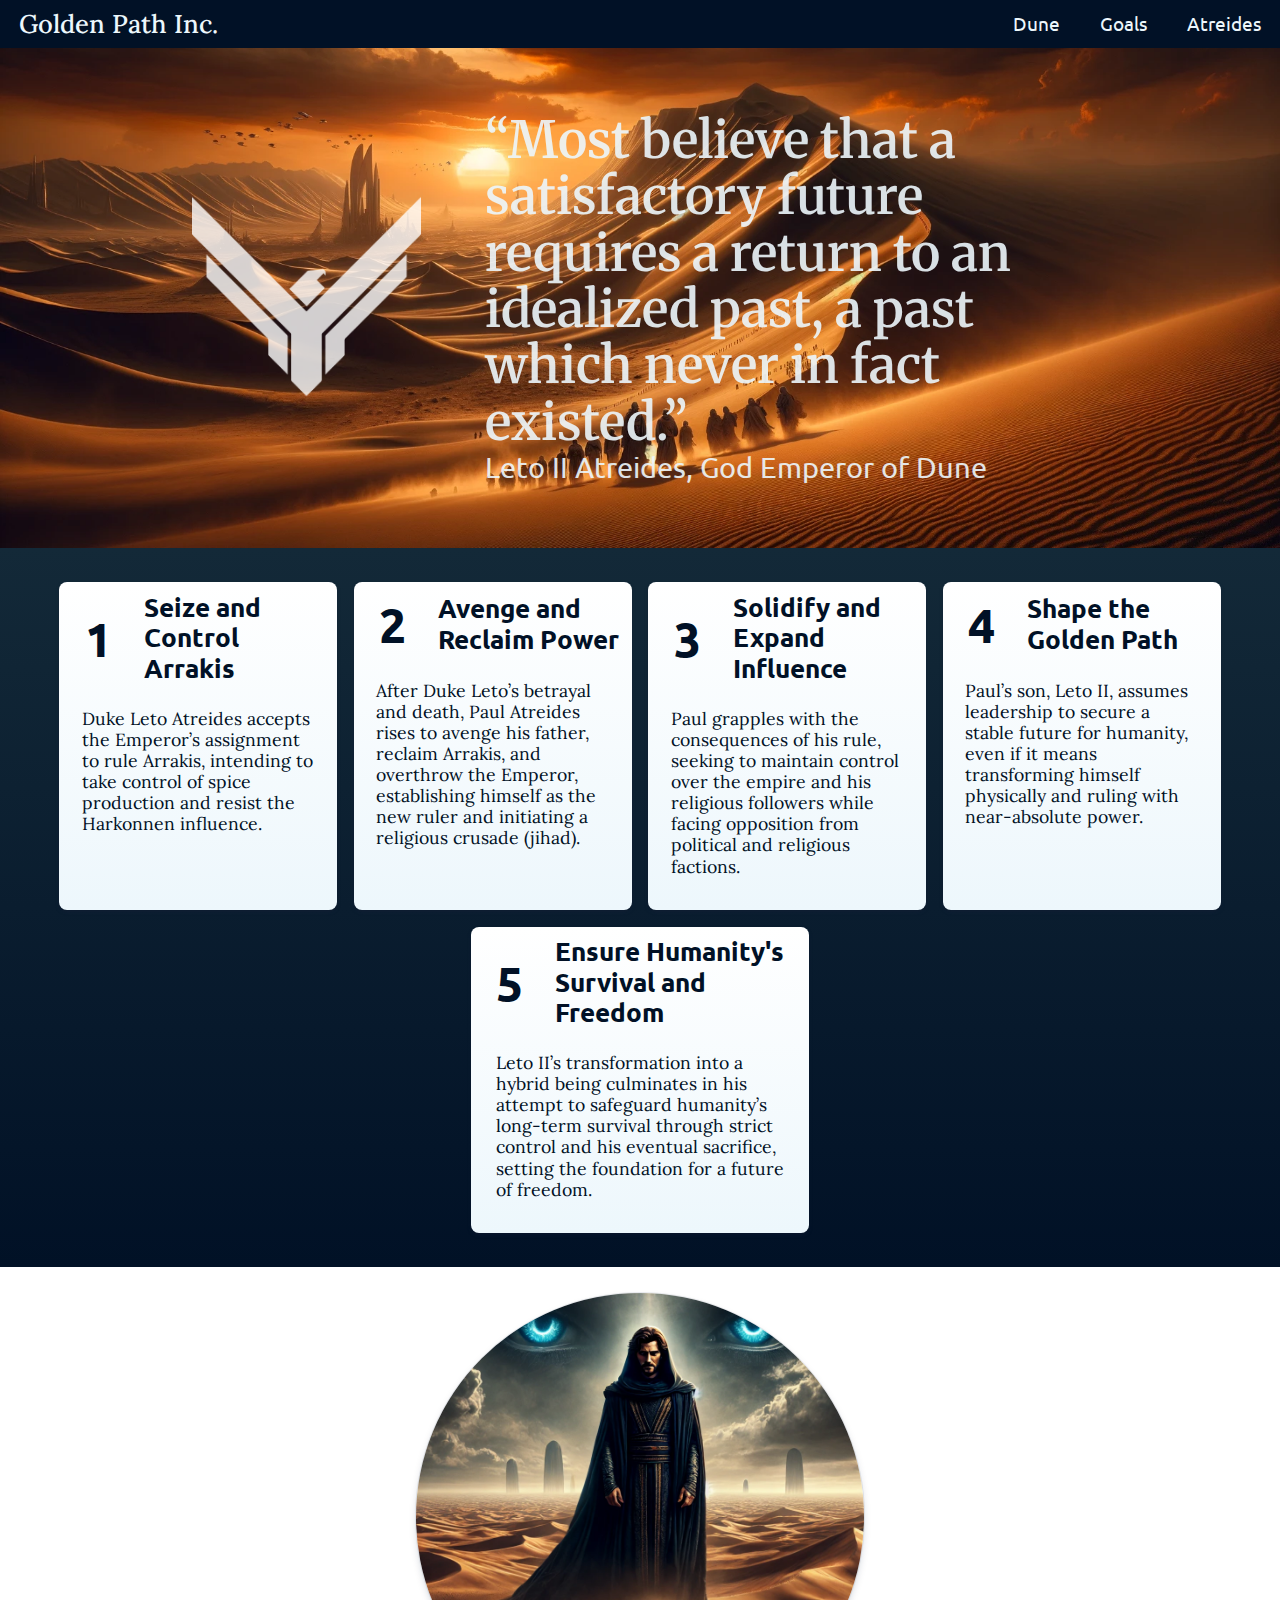
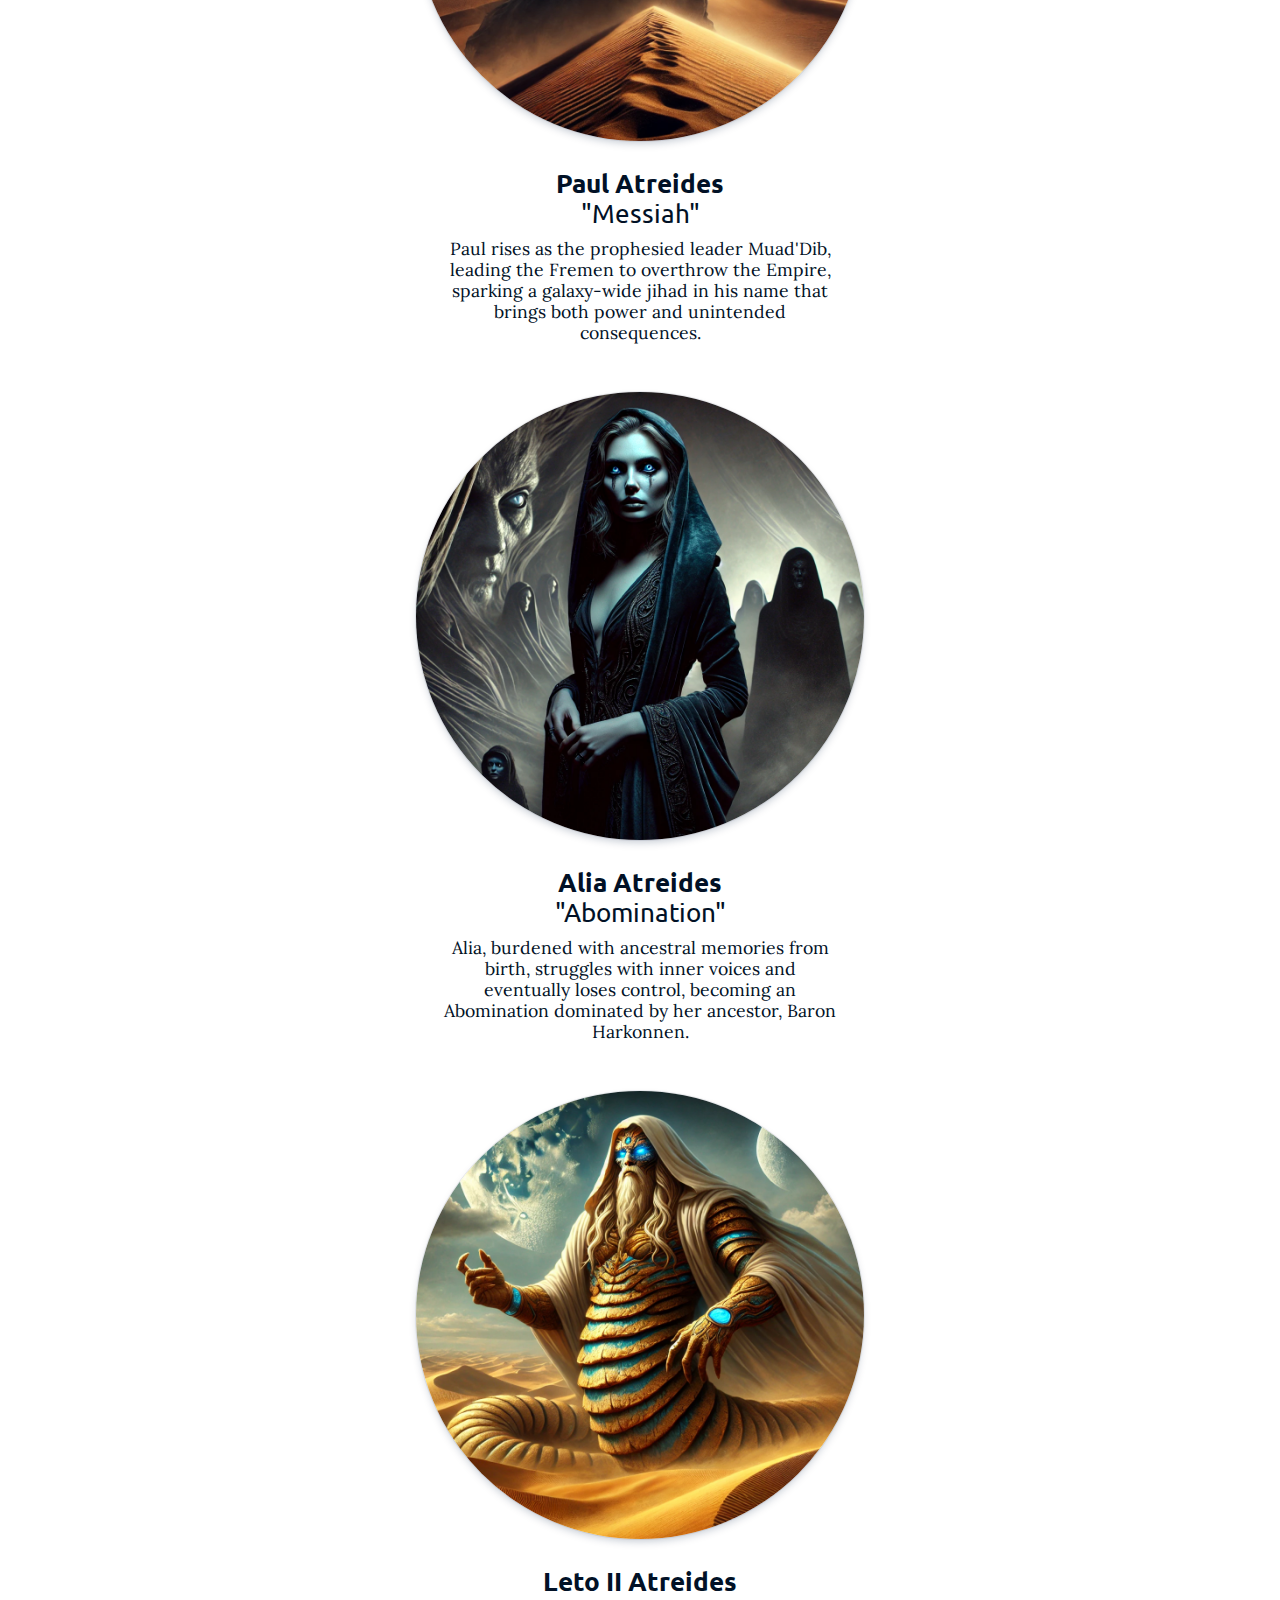
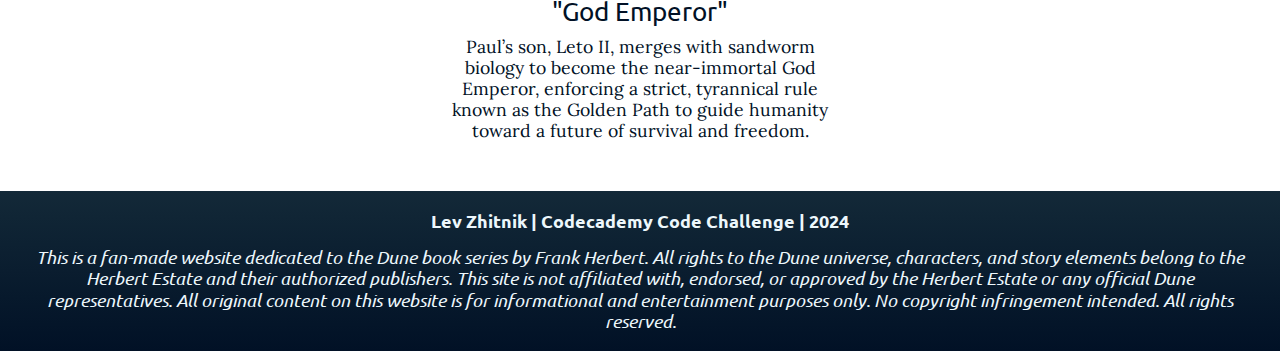
==== CompanyHomeFlexbox/index.html @ 862bfcdc "Updated Mobile Responsive Styling" ====
<!DOCTYPE html>

<html>
  <head>
    <meta name="viewport" content="width=device-width, initial-scale=1" />
    
    <link rel="shortcut icon" href="./resources/images/favicon.ico" type="image/x-icon">
    <link rel="stylesheet" href="./resources/css/reset.css">
    <link rel="stylesheet" href="./resources/css/styles.css">

    <!-- Fonts -->

    <link rel="preconnect" href="https://fonts.googleapis.com">
    <link rel="preconnect" href="https://fonts.gstatic.com" crossorigin>
    <link href="https://fonts.googleapis.com/css2?family=Lora:ital,wght@0,400..700;1,400..700&family=Merriweather:ital,wght@0,300;0,400;0,700;0,900;1,300;1,400;1,700;1,900&family=Ubuntu:ital,wght@0,300;0,400;0,500;0,700;1,300;1,400;1,500;1,700&display=swap" rel="stylesheet">
  </head>

  <body>

    <!-- Header -->

    <header>
      <div class="container">
        <div class="logo">
          <a href="#">Golden Path Inc.</a>
        </div>
        <nav>
          <ul>
            <li><a href="#dune">Dune</a></li>
            <li><a href="#goals">Goals</a></li>
            <li><a href="#atreides">Atreides</a></li>
          </ul>
        </nav>
      </div>
    </header>

    <!-- Main -->

    <main>

      <!-- Quote -->

      <div class="quote" id="dune">
        <div class="container">
          <div class="img-container">
            <img src="./resources/images/Atreides_Logo.png" alt="Atreides Symbol">
          </div>
          <span>
            <h1 class="quote">“Most believe that a satisfactory future requires a return to an idealized past, a past which never in fact existed.”</h1>
            <h3 class="leto-ii">Leto II Atreides, God Emperor of Dune</h2>
          </span>
        </div>
      </div>

      <!-- Goals -->

      <div class="goals" id="goals">
        <div class="container chrono">
          <div class="content control">
            <div class="container numbering">
              <span>1</span>
              <h4>Seize and Control Arrakis</h4>
            </div>
            <h5>Duke Leto Atreides accepts the Emperor’s assignment to rule Arrakis, intending to take control of spice production and resist the Harkonnen influence.</h5>
          </div>
          <div class="content avenge">
            <div class="container numbering">
              <span>2</span>
              <h4>Avenge and Reclaim Power</h4>
            </div>
            <h5>After Duke Leto’s betrayal and death, Paul Atreides rises to avenge his father, reclaim Arrakis, and overthrow the Emperor, establishing himself as the new ruler and initiating a religious crusade (jihad).</h5>
          </div>
          <div class="content solidify">
            <div class="container numbering">
              <span>3</span>
              <h4>Solidify and Expand Influence</h4>
            </div>
            <h5>Paul grapples with the consequences of his rule, seeking to maintain control over the empire and his religious followers while facing opposition from political and religious factions.</h5>
          </div>
          <div class="content golden-path">
            <div class="container numbering">
              <span>4</span>
              <h4>Shape the Golden Path</h4>
            </div>
            <h5>Paul’s son, Leto II, assumes leadership to secure a stable future for humanity, even if it means transforming himself physically and ruling with near-absolute power.</h5>
          </div>
          <div class="content survival">
            <div class="container numbering">
              <span>5</span>
              <h4>Ensure Humanity's Survival and Freedom</h4>
            </div>
            <h5>Leto II’s transformation into a hybrid being culminates in his attempt to safeguard humanity’s long-term survival through strict control and his eventual sacrifice, setting the foundation for a future of freedom.</h5>
          </div>
        </div>
      </div>

      <!-- Atreides -->

      <div class="atreides" id="atreides">
        <div class="container">
          <div class="content paul">
            <div class="image-container">
              <a href="#"><img src="./resources/images/paul-atreides.webp" alt="Paul Atreides"></a>
            </div>
            <h4><strong>Paul Atreides</strong><br><span>"Messiah"</span></h3>
            <h5>Paul rises as the prophesied leader Muad'Dib, leading the Fremen to overthrow the Empire, sparking a galaxy-wide jihad in his name that brings both power and unintended consequences.</h4>
          </div>
          <div class="content alia">
            <div class="image-container">
              <a href="#"><img src="./resources/images/alia-atreides.webp" alt="Alia Atreides"></a>
            </div>
            <h4><strong>Alia Atreides</strong><br><span>"Abomination"</span></h3>
            <h5>Alia, burdened with ancestral memories from birth, struggles with inner voices and eventually loses control, becoming an Abomination dominated by her ancestor, Baron Harkonnen.</h4>
          </div>
          <div class="content leto-ii">
            <div class="image-container">
              <a href="#"><img src="./resources/images/leto-ii-atreides.webp" alt="Leto II Atreides"></a>
            </div>
            <h4><strong>Leto II Atreides</strong><br><span>"God Emperor"</span></h3>
            <h5>Paul’s son, Leto II, merges with sandworm biology to become the near-immortal God Emperor, enforcing a strict, tyrannical rule known as the Golden Path to guide humanity toward a future of survival and freedom.</h4>
          </div>
        </div>
      </div>
      
    </main>

    <!-- Footer -->

    <footer>
      <div class="content">
        <div>
          <p><span>Lev Zhitnik | Codecademy Code Challenge | 2024</span></p>
        </div>
        <div class="rights">
          <p>This is a fan-made website dedicated to the Dune book series by Frank Herbert. All rights to the Dune universe, characters, and story elements belong to the Herbert Estate and their authorized publishers. This site is not affiliated with, endorsed, or approved by the Herbert Estate or any official Dune representatives. All original content on this website is for informational and entertainment purposes only. No copyright infringement intended. All rights reserved.</p>
        </div>      
      </div>
    </footer>
  </body>
</html>
---- CompanyHomeFlexbox/resources/css/styles.css ----
html {
    font-size: 16px;
}

.container {
    display: flex;
}

.content {
    display: flex;
    flex-direction: column;
}

h1 {
    font-size: 3.2rem;
    line-height: 1.1;
    font-family: "Merriweather", serif;
    font-weight: 600;
}

h2 {
    font-size: 2rem;
    line-height: 1.6;
    font-family: "Ubuntu", sans-serif;
    font-weight: 600;
}

h3 {
    font-size: 1.8rem;
    line-height: 1.2;
    font-family: "Ubuntu", sans-serif;
    font-weight: 400;
}

h4 {
    font-size: 1.6rem;
    line-height: 1.2;
    font-family: "Merriweather", serif;
    font-family: "Ubuntu", sans-serif;

    font-weight: 600;
}

h5 {
    font-size: 1.1rem;
    line-height: 1.2;
    font-family: "Lora", serif;
    font-weight: 400;
}

p {
    font-size: 1.1rem;
    line-height: 1.2;
    font-family: "Ubuntu", sans-serif;
    font-weight: 400;
}

/* Header */

header {
    position: fixed;
    width: 100%;
    background-color: #011126;
    z-index: 5;
}

header .container {
    height: 2rem;
    padding: .5rem 1.5%;
    justify-content: space-between;
    align-items: center;
}

header .logo a {
    color: #edf7fc;
    font-size: 1.6rem;
    line-height: 1.2;
    font-family: "Lora", serif;
    font-weight: 500;
}

header nav ul {
    display: flex;
}

header nav ul li {
    padding-left: 2.5rem;
}

header nav a {
    color: #edf7fc;
    font-size: 1.2rem;
    line-height: 1.2;
    font-family: "Ubuntu", sans-serif;
    font-weight: 400;
}

header a:hover {
    transition: .3s;
    color: #F29544;
}

header a:active {
    /* transition: .3s; */
    color: #edf7fc;
}

@media only screen and (max-width:550px) {
    header .container {
        height: 3.5rem;
        flex-direction: column;
    }

    header nav ul li {
        padding-left: 0;
        margin: 0 .5rem;
    }
}

/* Main */

main {
    padding-top: 3rem;
}

@media only screen and (max-width: 550px) {
    main {
        padding-top: 4.5rem;
    }
}

/* Quote */

.quote .container {
    align-items: center;
    padding: 5% 15%;
    justify-content: center;
    min-height: 12.5rem;
    background-image: url("../images/dune-quote.webp");
    background-repeat: no-repeat;
    background-size: cover;
    background-position-y: 75%;
}

.quote .container .img-container {
    min-width: 10rem;
    max-width: 15rem;
    height: auto;
}

.quote .container .img-container img {
    width: 100%;
    opacity: .8;
}

.quote span {
    padding-left: 4rem;
    color: #EDF7FC;
    opacity: .9;
    text-shadow: rgba(60, 64, 67, 0.3) 0px 1px 2px 0px, rgba(60, 64, 67, 0.15) 0px 1px 3px 1px;
}

@media only screen and (max-width: 1000px) {
    .quote span {
        padding-left: 2rem;
    }

    .quote h1 {
        font-size: 2.5rem;
    }

    .quote .container .img-container {
        min-width: 5rem;
        max-width: 8rem;
        height: auto;
    }
}

@media only screen and (max-width: 770px) {
    .quote span {
        padding-left: 0;
    }

    .quote h1 {
        font-size: 1.8rem;
    }

    .quote h3 {
        font-size: 1.3rem;
    }

    .quote .img-container {
        display: none;
    }
}

/* Goals */

.goals {
    padding: 2% 4%;
    background-image: linear-gradient(#132938, #011126);
}

.chrono {
    flex-wrap: wrap;
    justify-content: center;
}

.goals .content {
    min-height: 10rem;
    background-image: linear-gradient(white, #EDF7FC);
    box-shadow: rgba(50, 50, 93, 0.25) 0px 2px 5px -1px, rgba(0, 0, 0, 0.3) 0px 1px 3px -1px;
    padding: .8%;
    min-width: 15rem;
    max-width: 20rem;
    flex: 1;
    color: #011126;
    margin: .7%;
    border-radius: .5rem;
}

.goals .container .numbering {
    align-items: center;
    min-height: 4rem;
}

.goals span {
    float: left;
    font-size: 3rem;
    font-weight: 800;
    padding-left: 1rem;
    font-family: "Ubuntu", sans-serif;
}

.goals h4 {
    padding-left: 2rem;
    text-align: left;
}

.goals h5 {
    width: 90%;
    margin: 0 auto;
    line-height: 1.2;
    font-weight: 300;
    position: relative;
    padding: 1.5rem 0;
}

@media only screen and (max-width:550px) {
    .goals .content {
        min-width: 100%;
    }

    .goals .content {
        min-height: 0;
    }

    .goals span {
        font-size: 2.5rem;
    }
    
    .goals h4 {
        padding-left: 1.5rem;
        text-align: left;
    }
    
    .goals h5 {
        padding: .5rem 0;
    }
}

/* Atreides */

.atreides .container {
    padding: 2% 8%;
    justify-content: space-evenly;
    flex-wrap: wrap;
    row-gap: 3rem;
    color: #011126;
}

.atreides .content {
    align-items: center;
    min-width: 25rem;
    max-width: 35rem;
}

.image-container {
    width: 80%;
    margin-bottom: 1.5rem;
}

.image-container img {
    aspect-ratio: 1/1;
    width: 100%;
    height: auto;
    border-radius: 50%;
    box-shadow: rgba(9, 30, 66, 0.25) 0px 4px 8px -2px, rgba(9, 30, 66, 0.08) 0px 0px 0px 1px;
}

.atreides h4 {
    text-align: center;
}
.atreides span {
    font-weight: 400;
}

.atreides h5 {
    margin-top: .5rem;
    width: 70%;
    text-align: center;
}

@media only screen and (max-width:550px) {
    .image-container {
        margin-bottom: .5rem;
    }

    .atreides .container {
        row-gap: 1.5rem;
    }

    .atreides h5 {
        margin-top: 0;
    }
    
    .atreides .content {
        min-width: 0;
    }
}

/* Footer */
footer {
    width: 100%;
    margin-top: 1.5rem;
}

footer .content {
    gap: 1rem;
    padding: 1.2rem 2rem;
    text-align: center;
    background-image: linear-gradient(#132938, #011126);
    color: #EDF7FC;
}

footer span {
    font-weight: 600;
    padding-bottom: 1rem;
}

footer .rights {
    font-style: italic;
    font-size: .875rem;
}
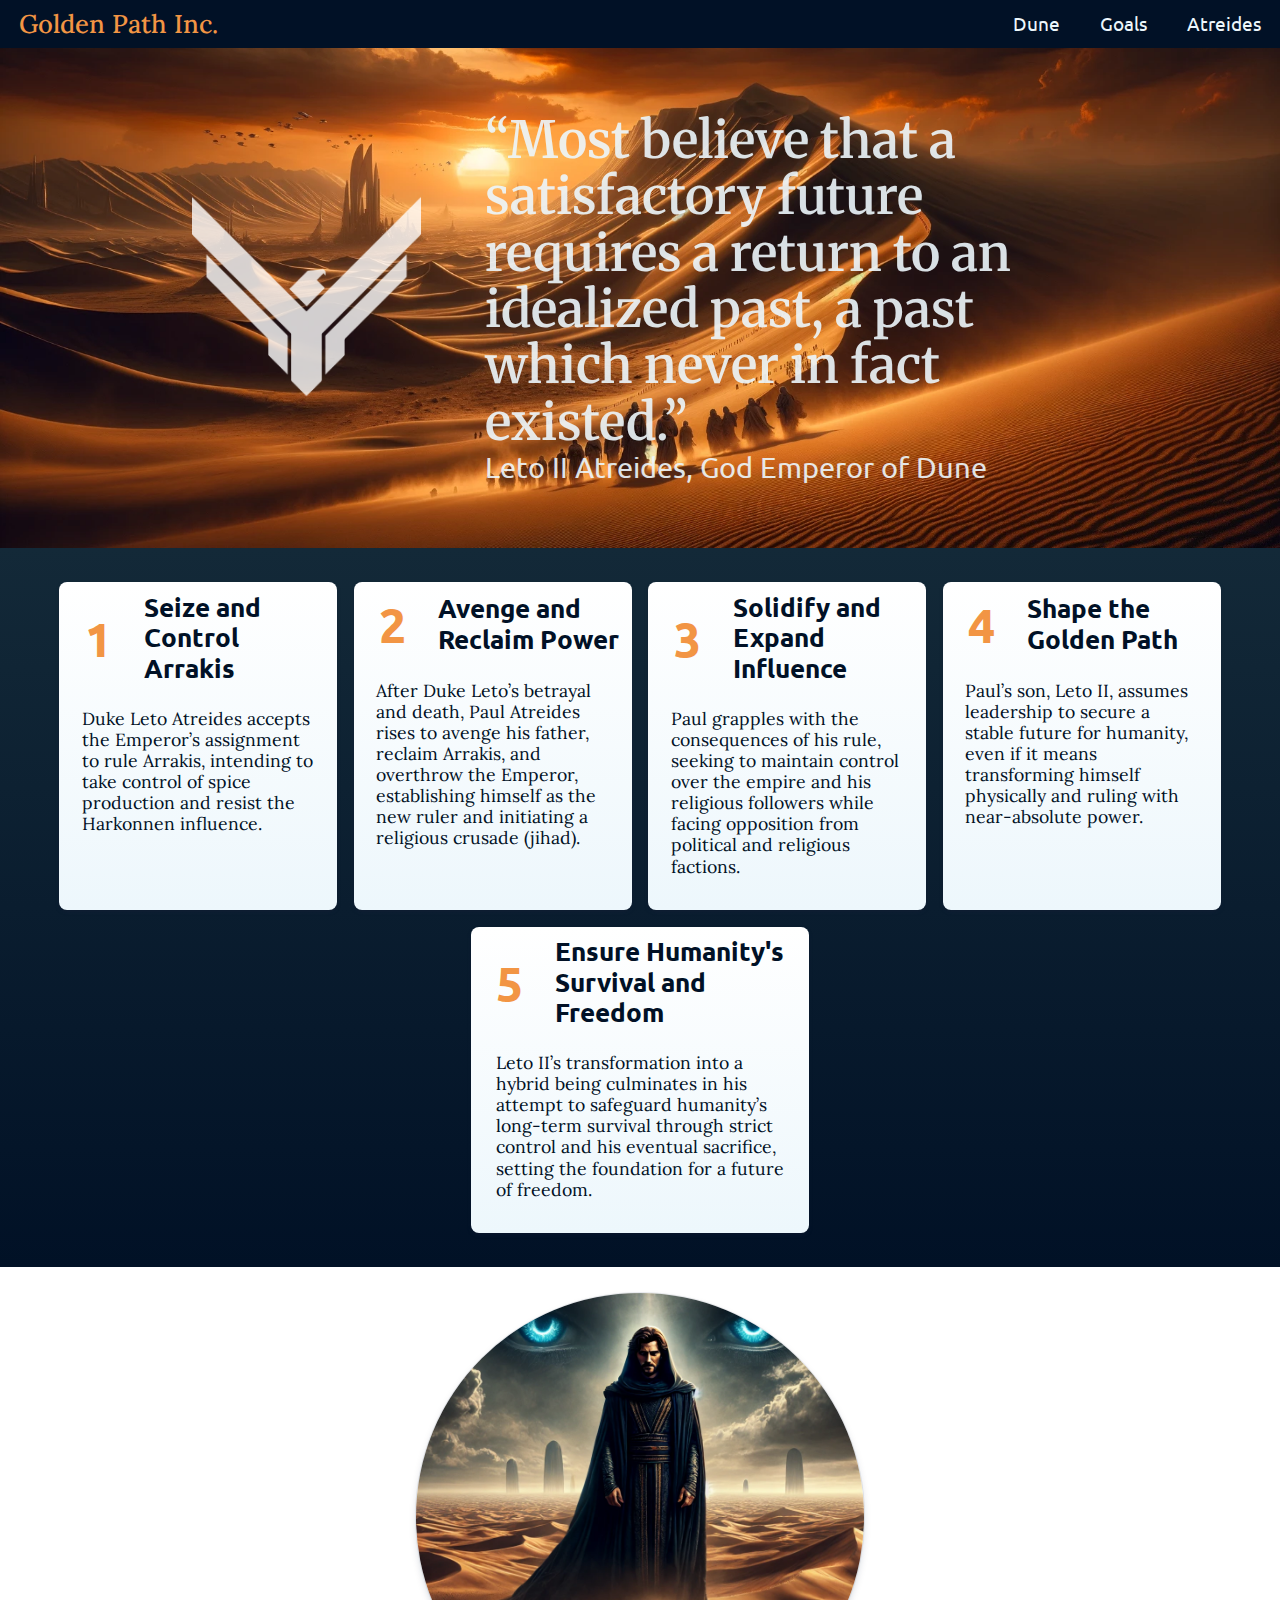
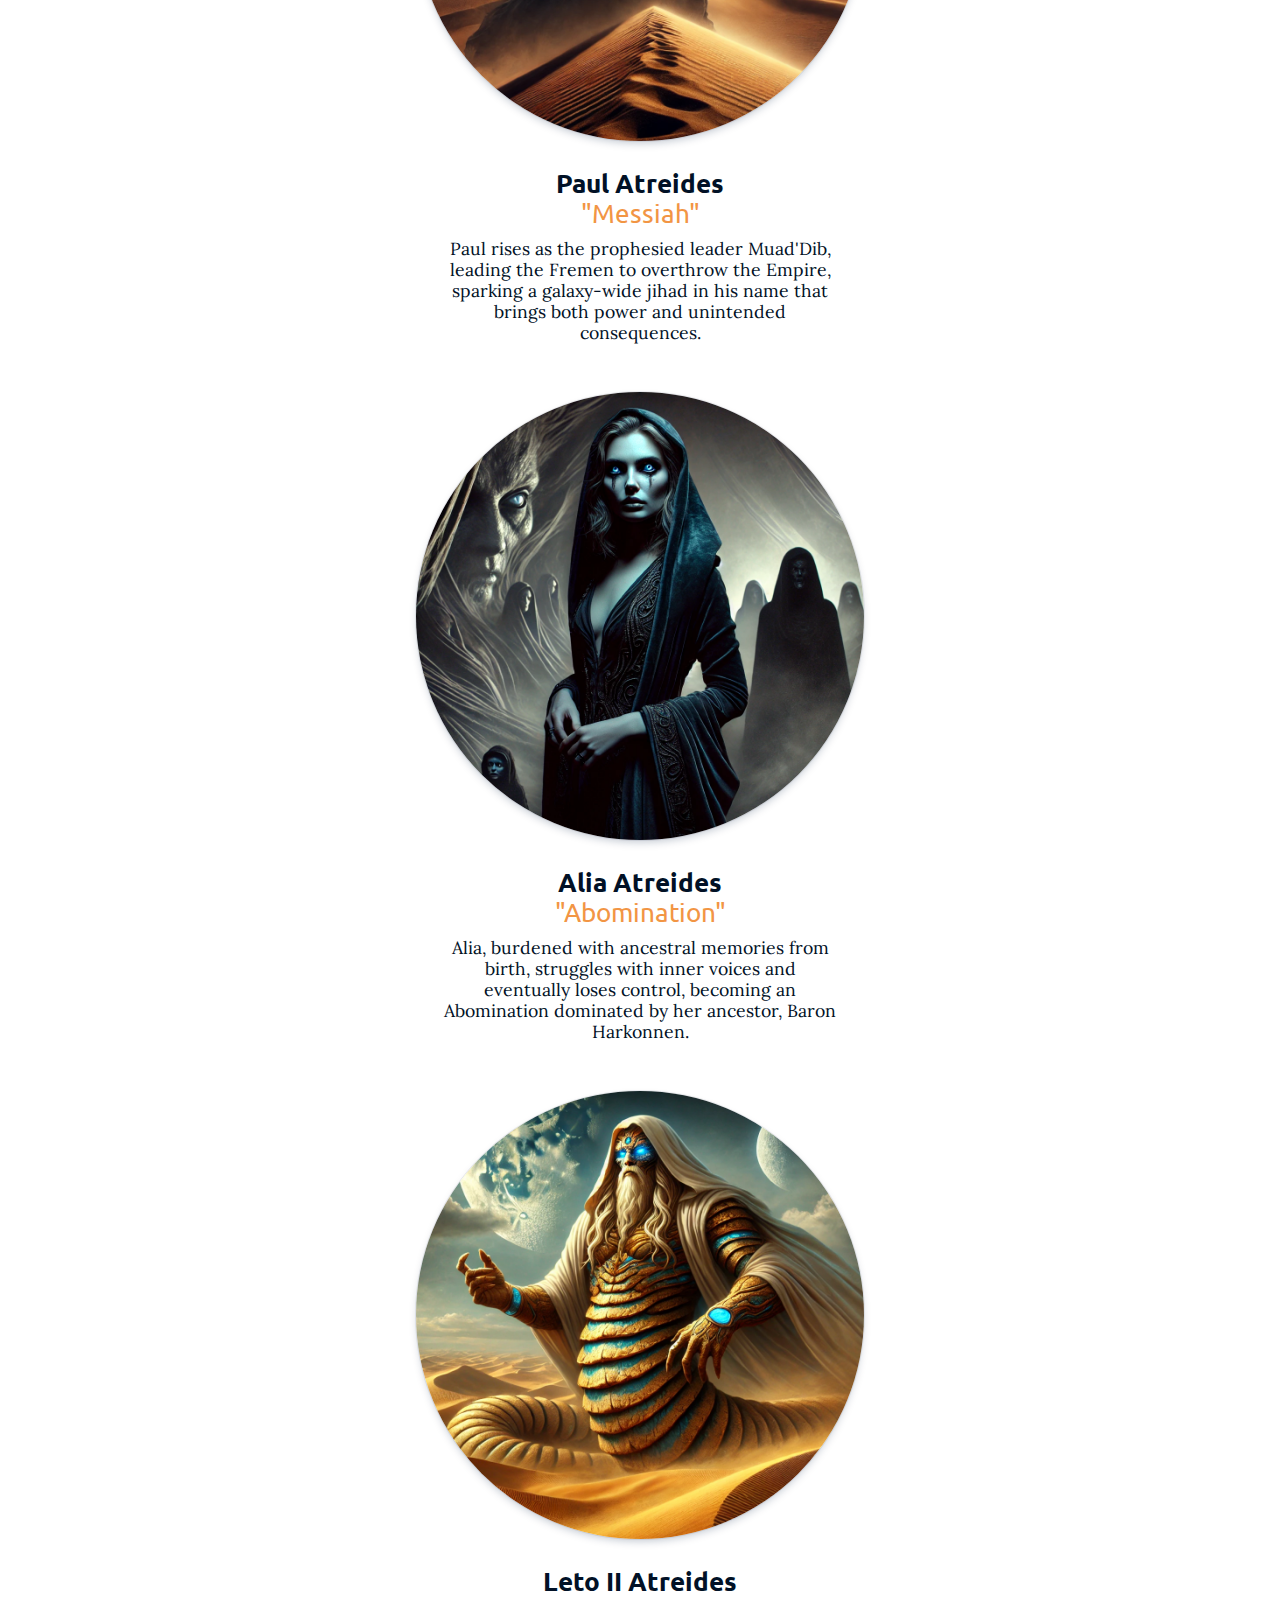
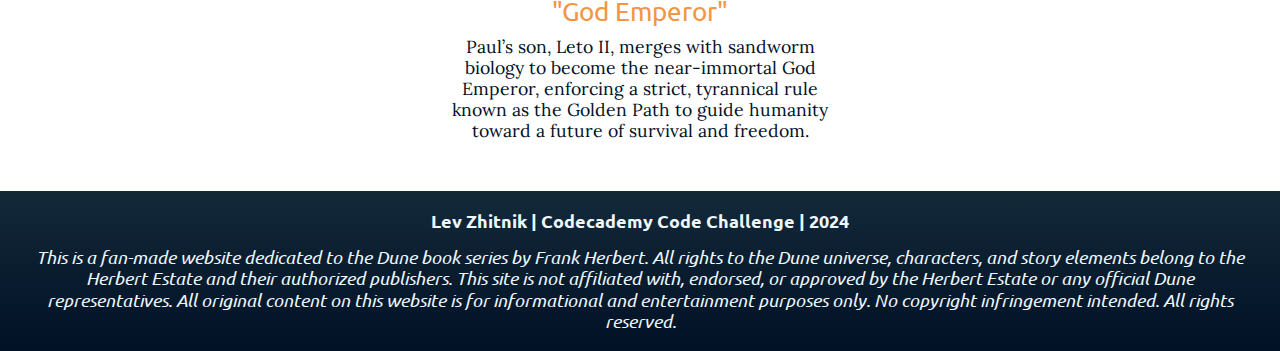
==== commit 1ea14d35: "Final Icon Change" ====
--- a/CompanyHomeFlexbox/index.html
+++ b/CompanyHomeFlexbox/index.html
@@ -3,8 +3,8 @@
 <html>
   <head>
     <meta name="viewport" content="width=device-width, initial-scale=1" />
-    
-    <link rel="shortcut icon" href="./resources/images/favicon.ico" type="image/x-icon">
+
+    <link rel="shortcut icon" href="./resources/images/Atreides_2021.webp" type="image/x-icon">
     <link rel="stylesheet" href="./resources/css/reset.css">
     <link rel="stylesheet" href="./resources/css/styles.css">
 
--- a/CompanyHomeFlexbox/resources/css/styles.css
+++ b/CompanyHomeFlexbox/resources/css/styles.css
@@ -72,7 +72,7 @@
 }
 
 header .logo a {
-    color: #edf7fc;
+    color: #F29544;
     font-size: 1.6rem;
     line-height: 1.2;
     font-family: "Lora", serif;
@@ -230,6 +230,7 @@
     font-weight: 800;
     padding-left: 1rem;
     font-family: "Ubuntu", sans-serif;
+    color: #F29544;
 }
 
 .goals h4 {
@@ -246,9 +247,10 @@
     padding: 1.5rem 0;
 }
 
-@media only screen and (max-width:550px) {
+@media only screen and (max-width:560px) {
     .goals .content {
         min-width: 100%;
+        margin: .3rem;
     }
 
     .goals .content {
@@ -303,6 +305,7 @@
 }
 .atreides span {
     font-weight: 400;
+    color: #F29544;
 }
 
 .atreides h5 {
